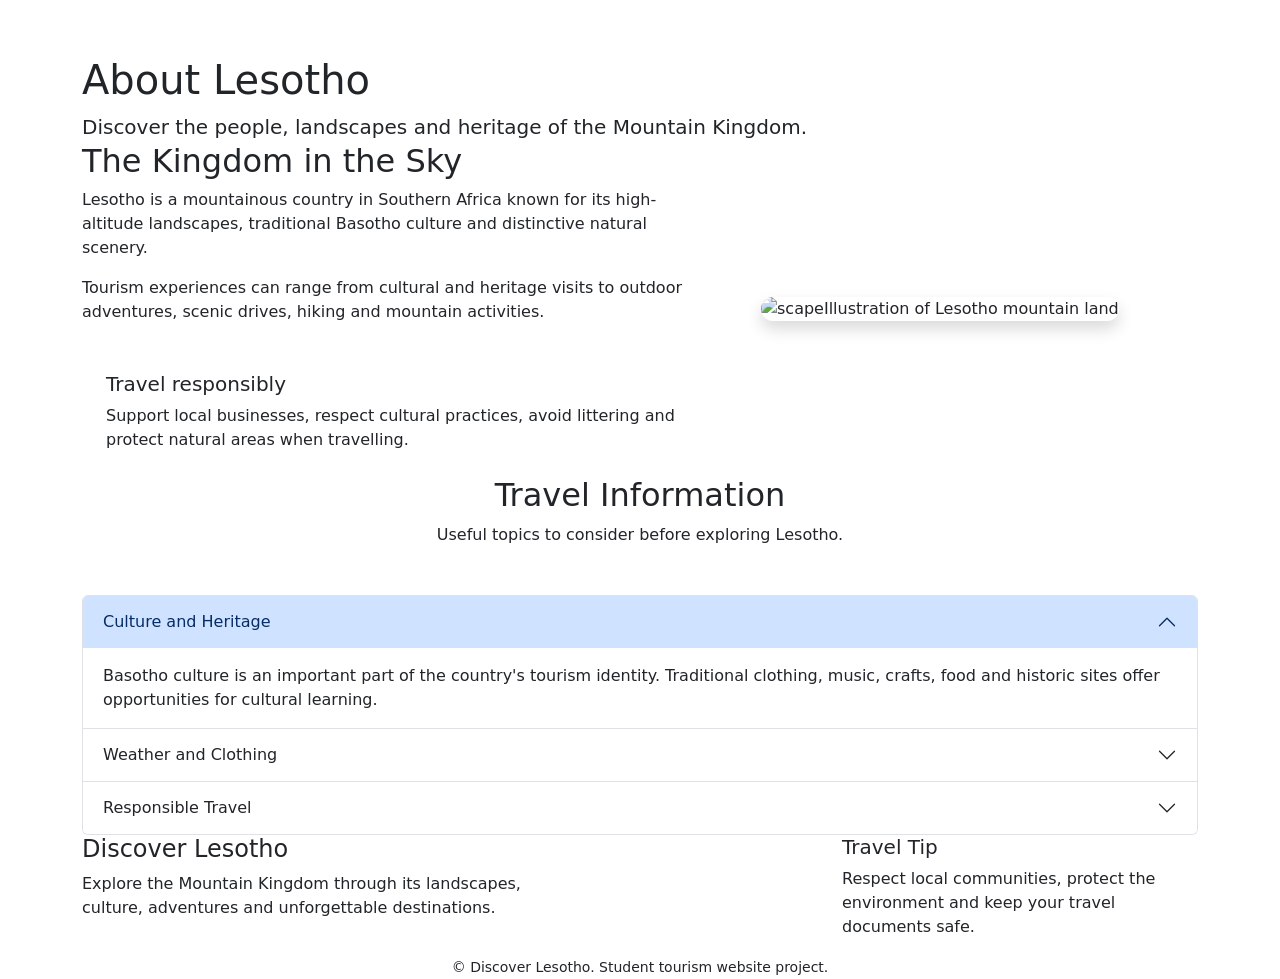
==== about.html @ 11ed98c9 "Add files via upload" ====
<!DOCTYPE html>
<html lang="en">
<head>
  <meta charset="UTF-8">
  <meta name="viewport" content="width=device-width, initial-scale=1.0">
  <meta name="description" content="Discover Lesotho tourism destinations, activities, accommodation and travel information.">
  <title>About | Discover Lesotho</title>
  <link href="https://cdn.jsdelivr.net/npm/bootstrap@5.3.3/dist/css/bootstrap.min.css" rel="stylesheet">
  <link rel="stylesheet" href="css/style.css">
</head>
<body>
<header>
<nav class="navbar navbar-expand-lg navbar-dark sticky-top">
  <div class="container">
    <a class="navbar-brand" href="./index.html">Discover <span>Lesotho</span></a>
    <button class="navbar-toggler" type="button" data-bs-toggle="collapse" data-bs-target="#mainNav" aria-label="Toggle navigation">
      <span class="navbar-toggler-icon"></span>
    </button>
    <div class="collapse navbar-collapse" id="mainNav">
      <ul class="navbar-nav align-items-lg-center">
        <li class="nav-item"><a class="nav-link" href="./index.html">Home</a></li>
        <li class="nav-item"><a class="nav-link active" aria-current="page" href="./about.html">About</a></li>
        <li class="nav-item"><a class="nav-link" href="./destinations.html">Destinations</a></li>
        <li class="nav-item"><a class="nav-link" href="./gallery.html">Gallery</a></li>
        <li class="nav-item"><a class="nav-link" href="./contact.html">Contact & Booking</a></li>
      </ul>
      
    </div>
  </div>
</nav>
</header>
<main>

<section class="page-banner">
  <div class="container">
    <h1>About Lesotho</h1>
    <p class="lead mb-0">Discover the people, landscapes and heritage of the Mountain Kingdom.</p>
  </div>
</section>

<section class="section-padding">
  <div class="container">
    <div class="row g-5 align-items-center">
      <article class="col-lg-7">
        <h2 class="section-title">The Kingdom in the Sky</h2>
        <p>Lesotho is a mountainous country in Southern Africa known for its high-altitude landscapes, traditional Basotho culture and distinctive natural scenery.</p>
        <p>Tourism experiences can range from cultural and heritage visits to outdoor adventures, scenic drives, hiking and mountain activities.</p>
        <aside class="info-card p-4 mt-4">
          <h3 class="h5">Travel responsibly</h3>
          <p class="mb-0">Support local businesses, respect cultural practices, avoid littering and protect natural areas when travelling.</p>
        </aside>
      </article>
      <div class="col-lg-5">
        <img src="images/lesotho.jpg" class="img-fluid rounded-4 shadow" alt="scapeIllustration of Lesotho mountain land">
      </div>
    </div>
  </div>
</section>

<section class="section-padding bg-white">
  <div class="container">
    <div class="text-center mb-5">
      <h2 class="section-title">Travel Information</h2>
      <p class="section-subtitle">Useful topics to consider before exploring Lesotho.</p>
    </div>
    <div class="accordion" id="travelAccordion">
      <div class="accordion-item">
        <h2 class="accordion-header"><button class="accordion-button" data-bs-toggle="collapse" data-bs-target="#culture">Culture and Heritage</button></h2>
        <div id="culture" class="accordion-collapse collapse show" data-bs-parent="#travelAccordion"><div class="accordion-body">Basotho culture is an important part of the country's tourism identity. Traditional clothing, music, crafts, food and historic sites offer opportunities for cultural learning.</div></div>
      </div>
      <div class="accordion-item">
        <h2 class="accordion-header"><button class="accordion-button collapsed" data-bs-toggle="collapse" data-bs-target="#weather">Weather and Clothing</button></h2>
        <div id="weather" class="accordion-collapse collapse" data-bs-parent="#travelAccordion"><div class="accordion-body">Mountain weather can change quickly. Visitors should consider warm layers, comfortable footwear and weather-appropriate equipment for outdoor activities.</div></div>
      </div>
      <div class="accordion-item">
        <h2 class="accordion-header"><button class="accordion-button collapsed" data-bs-toggle="collapse" data-bs-target="#safety">Responsible Travel</button></h2>
        <div id="safety" class="accordion-collapse collapse" data-bs-parent="#travelAccordion"><div class="accordion-body">Plan routes carefully, use reputable service providers and follow local guidance, particularly in remote mountain areas.</div></div>
      </div>
    </div>
  </div>
</section>

</main>
<footer>
  <div class="container">
    <div class="row g-4">
      <div class="col-lg-5">
        <h4>Discover Lesotho</h4>
        <p>Explore the Mountain Kingdom through its landscapes, culture, adventures and unforgettable destinations.</p>
      </div>
      <div class="col-sm-6 col-lg-3">
        
       
      </div>
      <div class="col-sm-6 col-lg-4">
        <h5>Travel Tip</h5>
        <p>Respect local communities, protect the environment and keep your travel documents safe.</p>
      </div>
    </div>
    <div class="footer-bottom text-center">
      <small>&copy; <span class="current-year"></span> Discover Lesotho. Student tourism website project.</small>
    </div>
  </div>
</footer>
<script src="https://cdn.jsdelivr.net/npm/bootstrap@5.3.3/dist/js/bootstrap.bundle.min.js"></script>
<script src="js/script.js"></script>
</body>
</html>
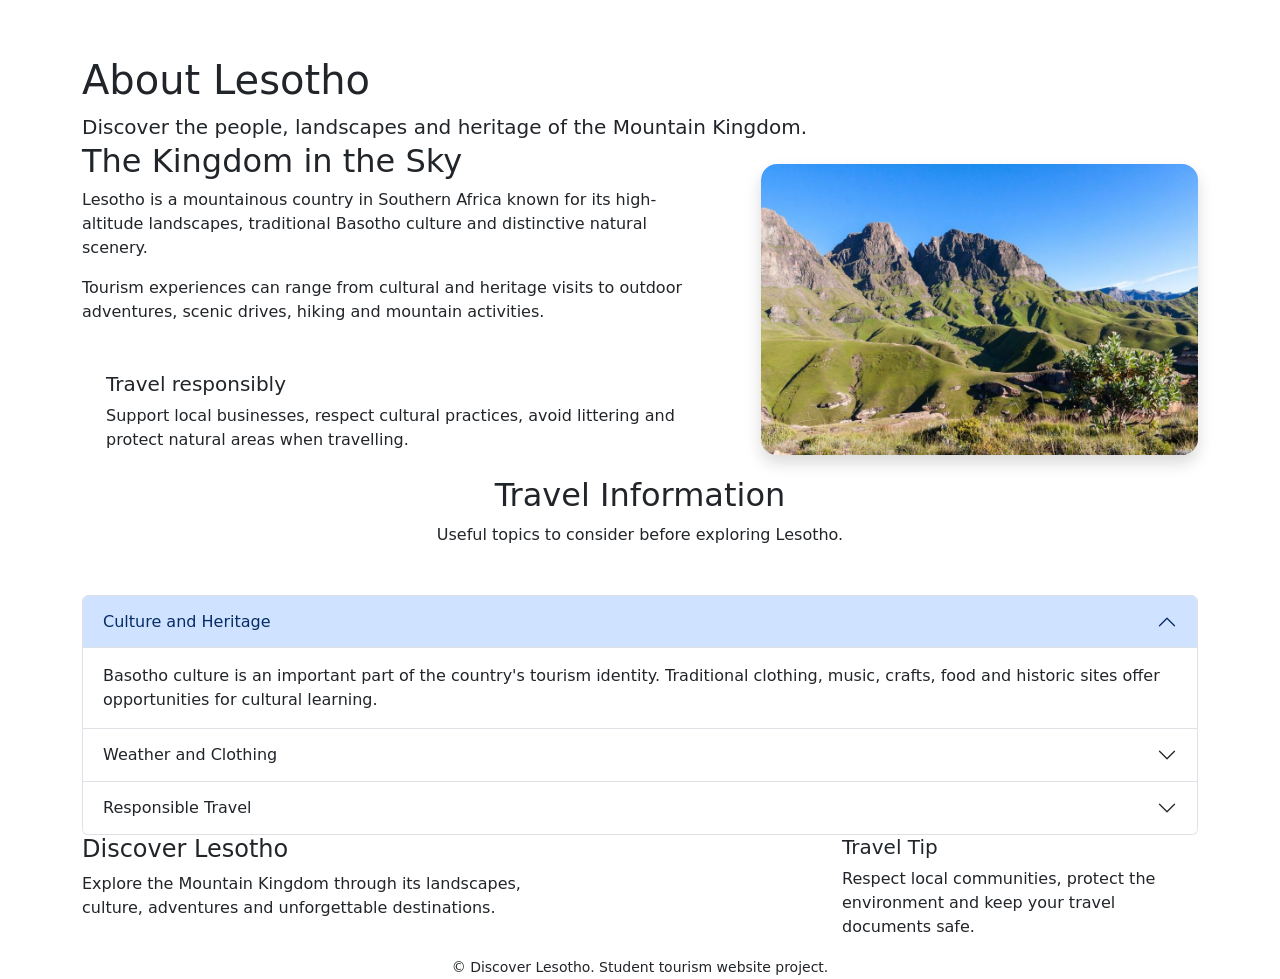
==== commit e86e1786: "Add files via upload" ====
--- a/about.html
+++ b/about.html
@@ -51,7 +51,7 @@
         </aside>
       </article>
       <div class="col-lg-5">
-        <img src="images/lesotho.jpg" class="img-fluid rounded-4 shadow" alt="scapeIllustration of Lesotho mountain land">
+        <img src="[data-uri]" class="img-fluid rounded-4 shadow" alt="scapeIllustration of Lesotho mountain land">
       </div>
     </div>
   </div>
